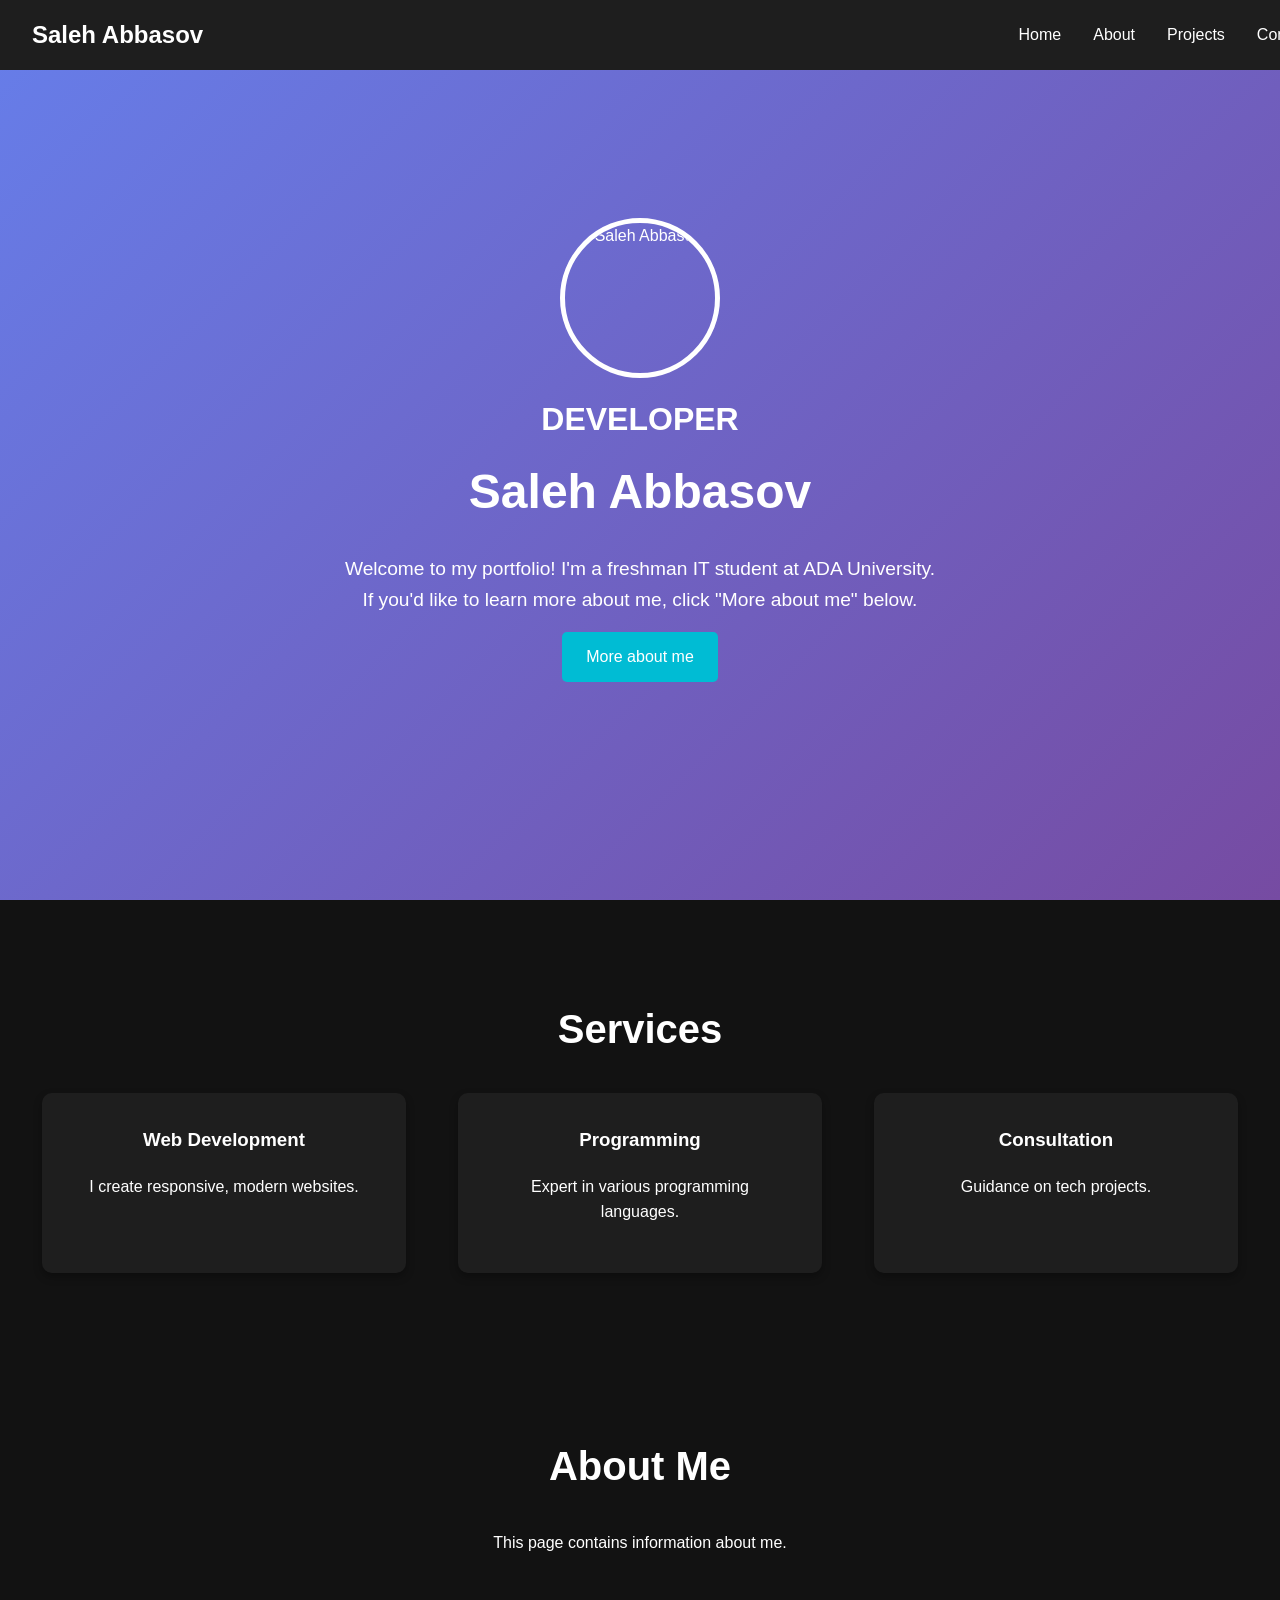
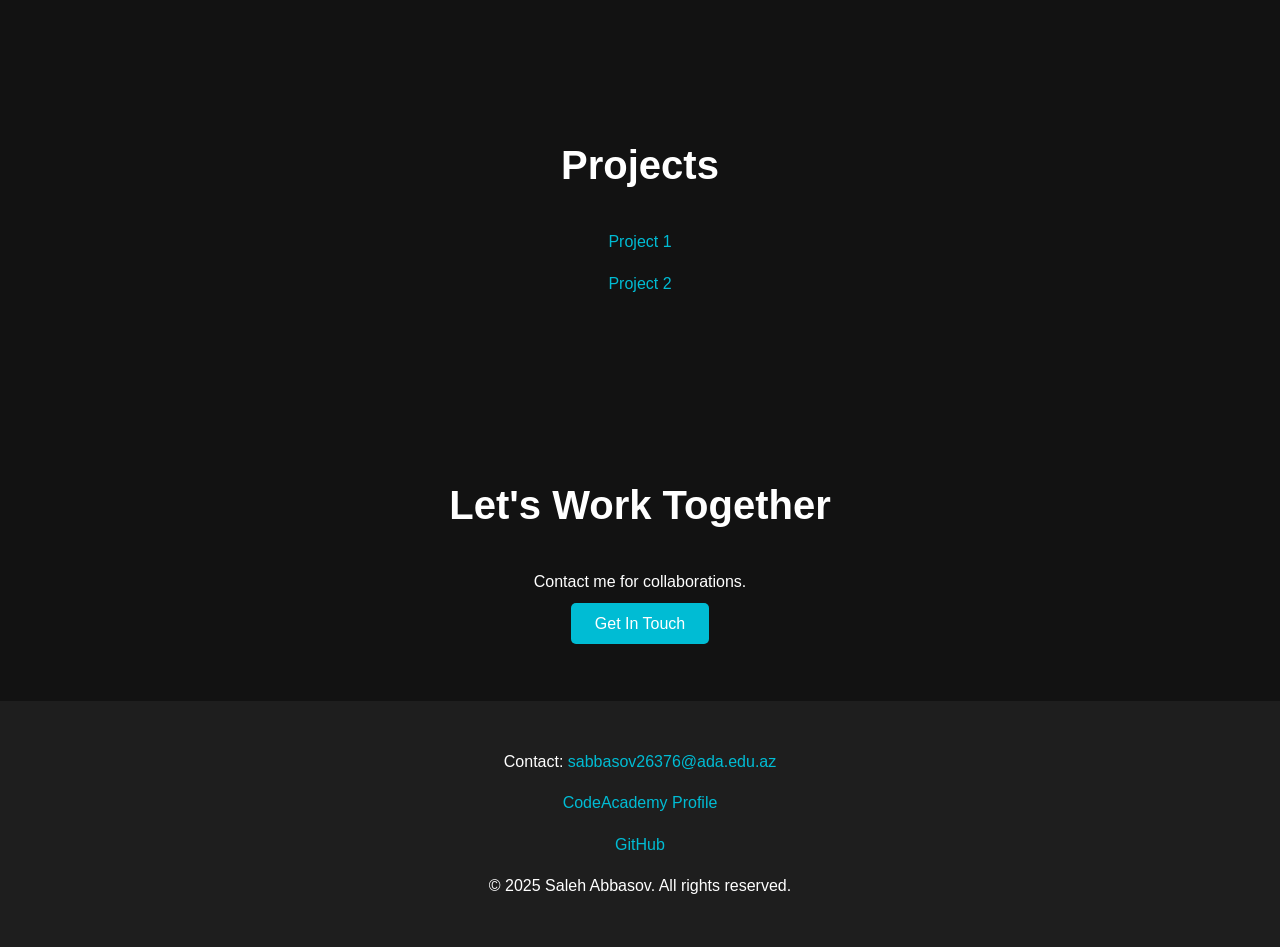
==== index.html @ 7a358e44 "Initial commit of portfolio website" ====
<!DOCTYPE html>
<html lang="en">
<head>
    <meta charset="UTF-8">
    <meta name="viewport" content="width=device-width, initial-scale=1.0">
    <title>Saleh Abbasov - Portfolio</title>
    <link rel="stylesheet" href="style.css">
</head>
<body>
    <header>
        <nav>
            <div class="logo">Saleh Abbasov</div>
            <ul>
                <li><a href="#home">Home</a></li>
                <li><a href="#about">About</a></li>
                <li><a href="#projects">Projects</a></li>
                <li><a href="#contact">Contact</a></li>
            </ul>
        </nav>
    </header>
    <section id="home" class="hero">
        <img src="photo.jpg" alt="Saleh Abbasov" class="hero-photo">
        <h1>DEVELOPER</h1>
        <h2>Saleh Abbasov</h2>
        <p>Welcome to my portfolio! I'm a freshman IT student at ADA University. If you'd like to learn more about me, click "More about me" below.</p>
        <a href="#about" class="btn">More about me</a>
    </section>
    <section id="services" class="services">
        <h2>Services</h2>
        <div class="service-cards">
            <div class="card">
                <h3>Web Development</h3>
                <p>I create responsive, modern websites.</p>
            </div>
            <div class="card">
                <h3>Programming</h3>
                <p>Expert in various programming languages.</p>
            </div>
            <div class="card">
                <h3>Consultation</h3>
                <p>Guidance on tech projects.</p>
            </div>
        </div>
    </section>
    <section id="about" class="about">
        <h2>About Me</h2>
        <p>This page contains information about me.</p>
    </section>
    <section id="projects" class="projects">
        <h2>Projects</h2>
        <ul>
            <li><a href="project1.html">Project 1</a></li>
            <li><a href="project2.html">Project 2</a></li>
        </ul>
    </section>
    <section id="contact" class="contact">
        <h2>Let's Work Together</h2>
        <p>Contact me for collaborations.</p>
        <a href="mailto:sabbasov26376@ada.edu.az" class="btn">Get In Touch</a>
    </section>
    <footer>
        <p>Contact: <a href="mailto:sabbasov26376@ada.edu.az">sabbasov26376@ada.edu.az</a></p>
        <p><a href="https://www.codecademy.com/profiles/system1620893894">CodeAcademy Profile</a></p>
        <p><a href="https://github.com/abbasovsaleh">GitHub</a></p>
        <p>&copy; 2025 Saleh Abbasov. All rights reserved.</p>
    </footer>
    <script src="design.js"></script>
</body>
</html>
---- style.css ----
body {
    font-family: 'Arial', sans-serif;
    margin: 0;
    padding: 0;
    background-color: #121212;
    color: #ffffff;
    line-height: 1.6;
}

header {
    background-color: #1e1e1e;
    padding: 1rem 2rem;
    position: fixed;
    width: 100%;
    top: 0;
    z-index: 100;
}

nav {
    display: flex;
    justify-content: space-between;
    align-items: center;
}

.logo {
    font-size: 1.5rem;
    font-weight: bold;
}

nav ul {
    list-style: none;
    padding: 0;
    margin: 0;
    display: flex;
    gap: 2rem;
}

nav a {
    color: #ffffff;
    text-decoration: none;
    transition: color 0.3s;
}

nav a:hover {
    color: #00bcd4;
}

.hero {
    height: 100vh;
    display: flex;
    flex-direction: column;
    justify-content: center;
    align-items: center;
    text-align: center;
    padding: 0 2rem;
    background: linear-gradient(135deg, #667eea 0%, #764ba2 100%);
}

.hero-photo {
    width: 150px;
    height: 150px;
    border-radius: 50%;
    object-fit: cover;
    margin-bottom: 1rem;
    border: 5px solid #ffffff;
}

.welcome {
    font-size: 1.5rem;
    margin-bottom: 0.5rem;
    font-weight: bold;
}

.hero h1 {
    font-size: 2rem;
    margin: 0;
}

.hero h2 {
    font-size: 3rem;
    margin: 0.5rem 0;
}

.hero p {
    font-size: 1.2rem;
    max-width: 600px;
    margin: 1rem 0;
}

.btn {
    background-color: #00bcd4;
    color: #ffffff;
    padding: 0.75rem 1.5rem;
    text-decoration: none;
    border-radius: 5px;
    transition: background-color 0.3s;
}

.btn:hover {
    background-color: #0097a7;
}

.services, .about, .projects, .contact {
    padding: 4rem 2rem;
    text-align: center;
}

.services h2, .about h2, .projects h2, .contact h2 {
    font-size: 2.5rem;
    margin-bottom: 2rem;
}

.service-cards {
    display: flex;
    justify-content: space-around;
    flex-wrap: wrap;
    gap: 2rem;
}

.card {
    background-color: #1e1e1e;
    padding: 2rem;
    border-radius: 10px;
    width: 300px;
    box-shadow: 0 4px 8px rgba(0,0,0,0.3);
}

.card h3 {
    margin-top: 0;
}

.projects ul {
    list-style: none;
    padding: 0;
}

.projects li {
    margin: 1rem 0;
}

.projects a {
    color: #00bcd4;
    text-decoration: none;
}

.projects a:hover {
    text-decoration: underline;
}

footer {
    background-color: #1e1e1e;
    padding: 2rem;
    text-align: center;
}

footer a {
    color: #00bcd4;
    text-decoration: none;
}

footer a:hover {
    text-decoration: underline;
}
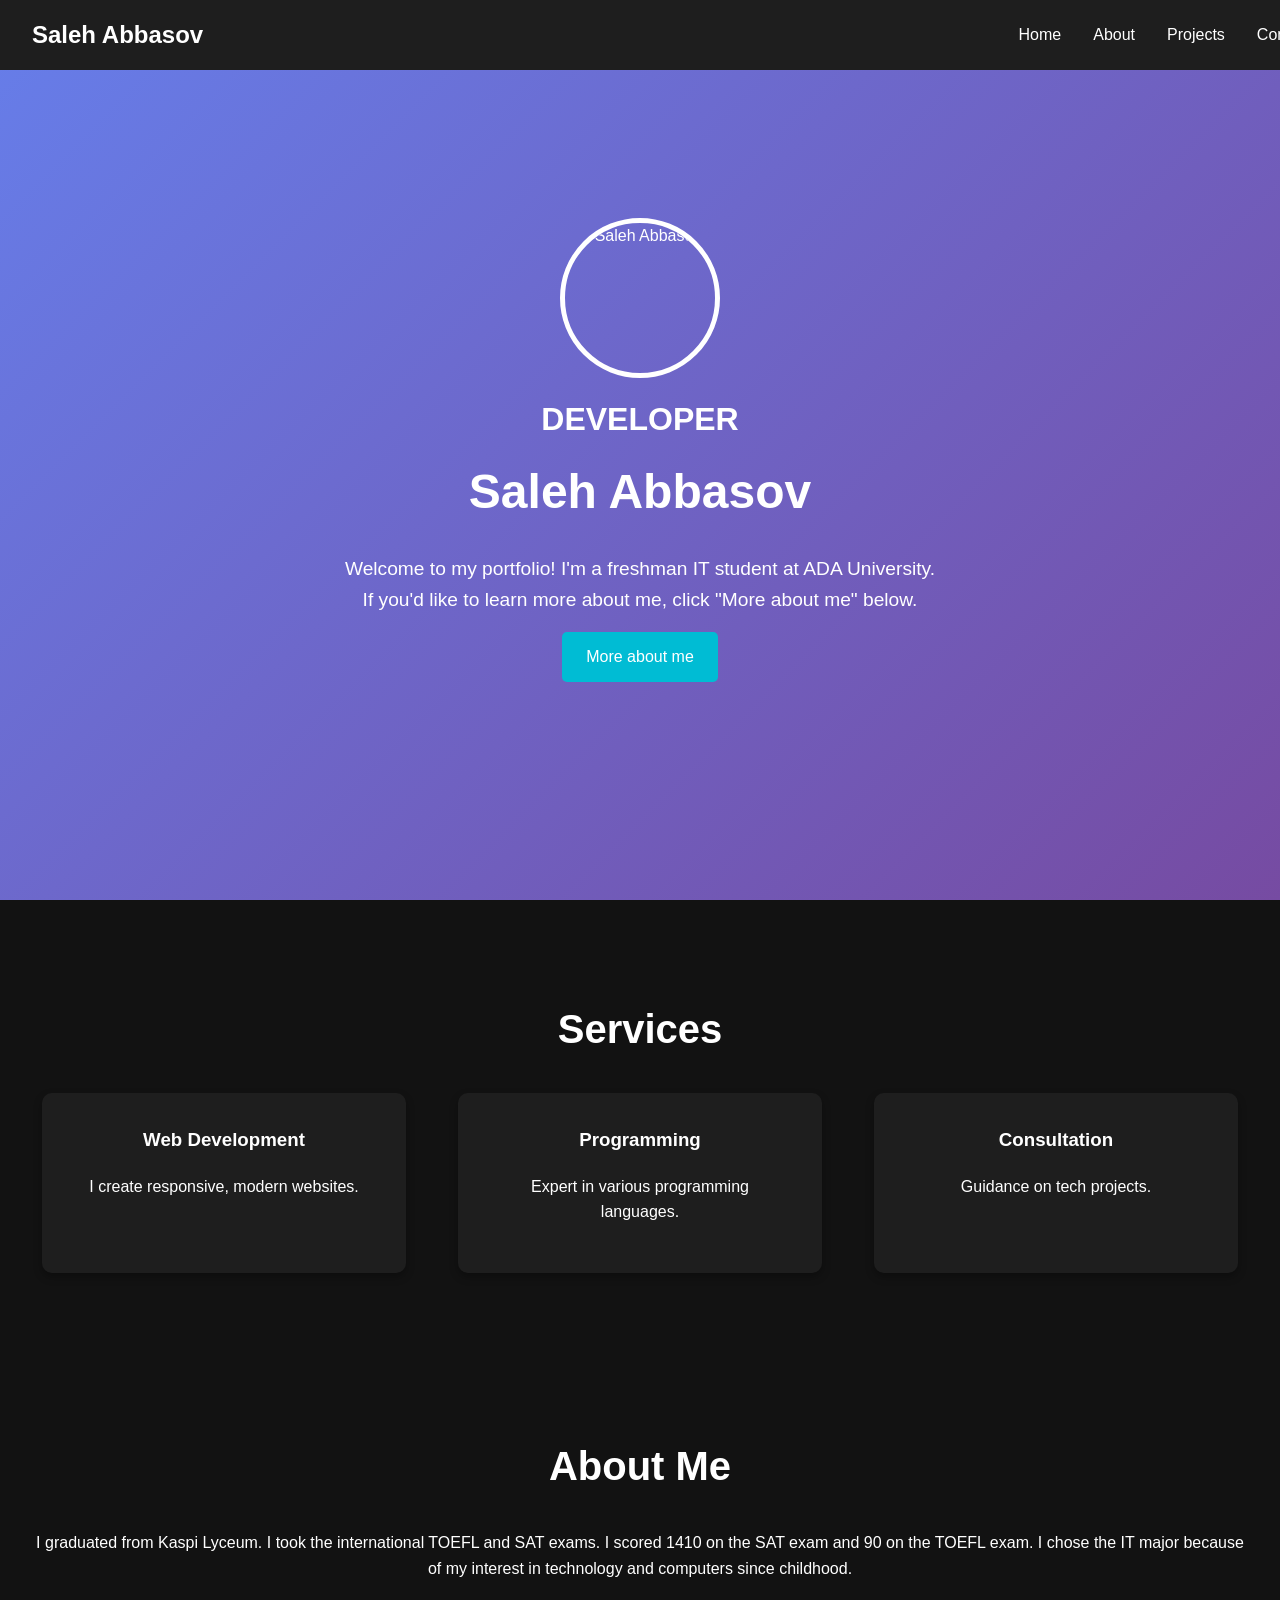
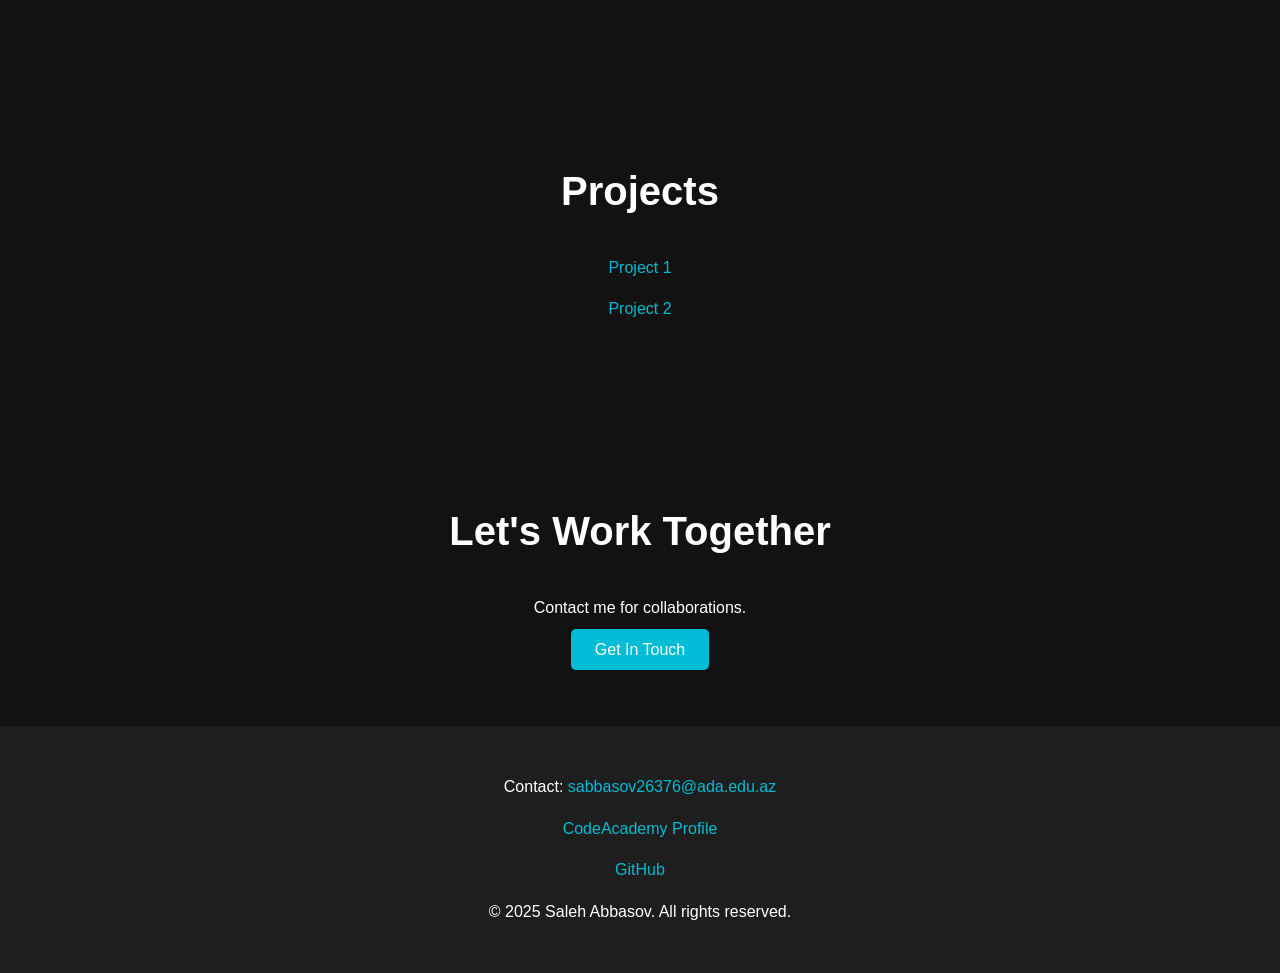
==== commit 29b0d135: "Updated About Me section with background information" ====
--- a/index.html
+++ b/index.html
@@ -44,7 +44,7 @@
     </section>
     <section id="about" class="about">
         <h2>About Me</h2>
-        <p>This page contains information about me.</p>
+        <p>I graduated from Kaspi Lyceum. I took the international TOEFL and SAT exams. I scored 1410 on the SAT exam and 90 on the TOEFL exam. I chose the IT major because of my interest in technology and computers since childhood.</p>
     </section>
     <section id="projects" class="projects">
         <h2>Projects</h2>
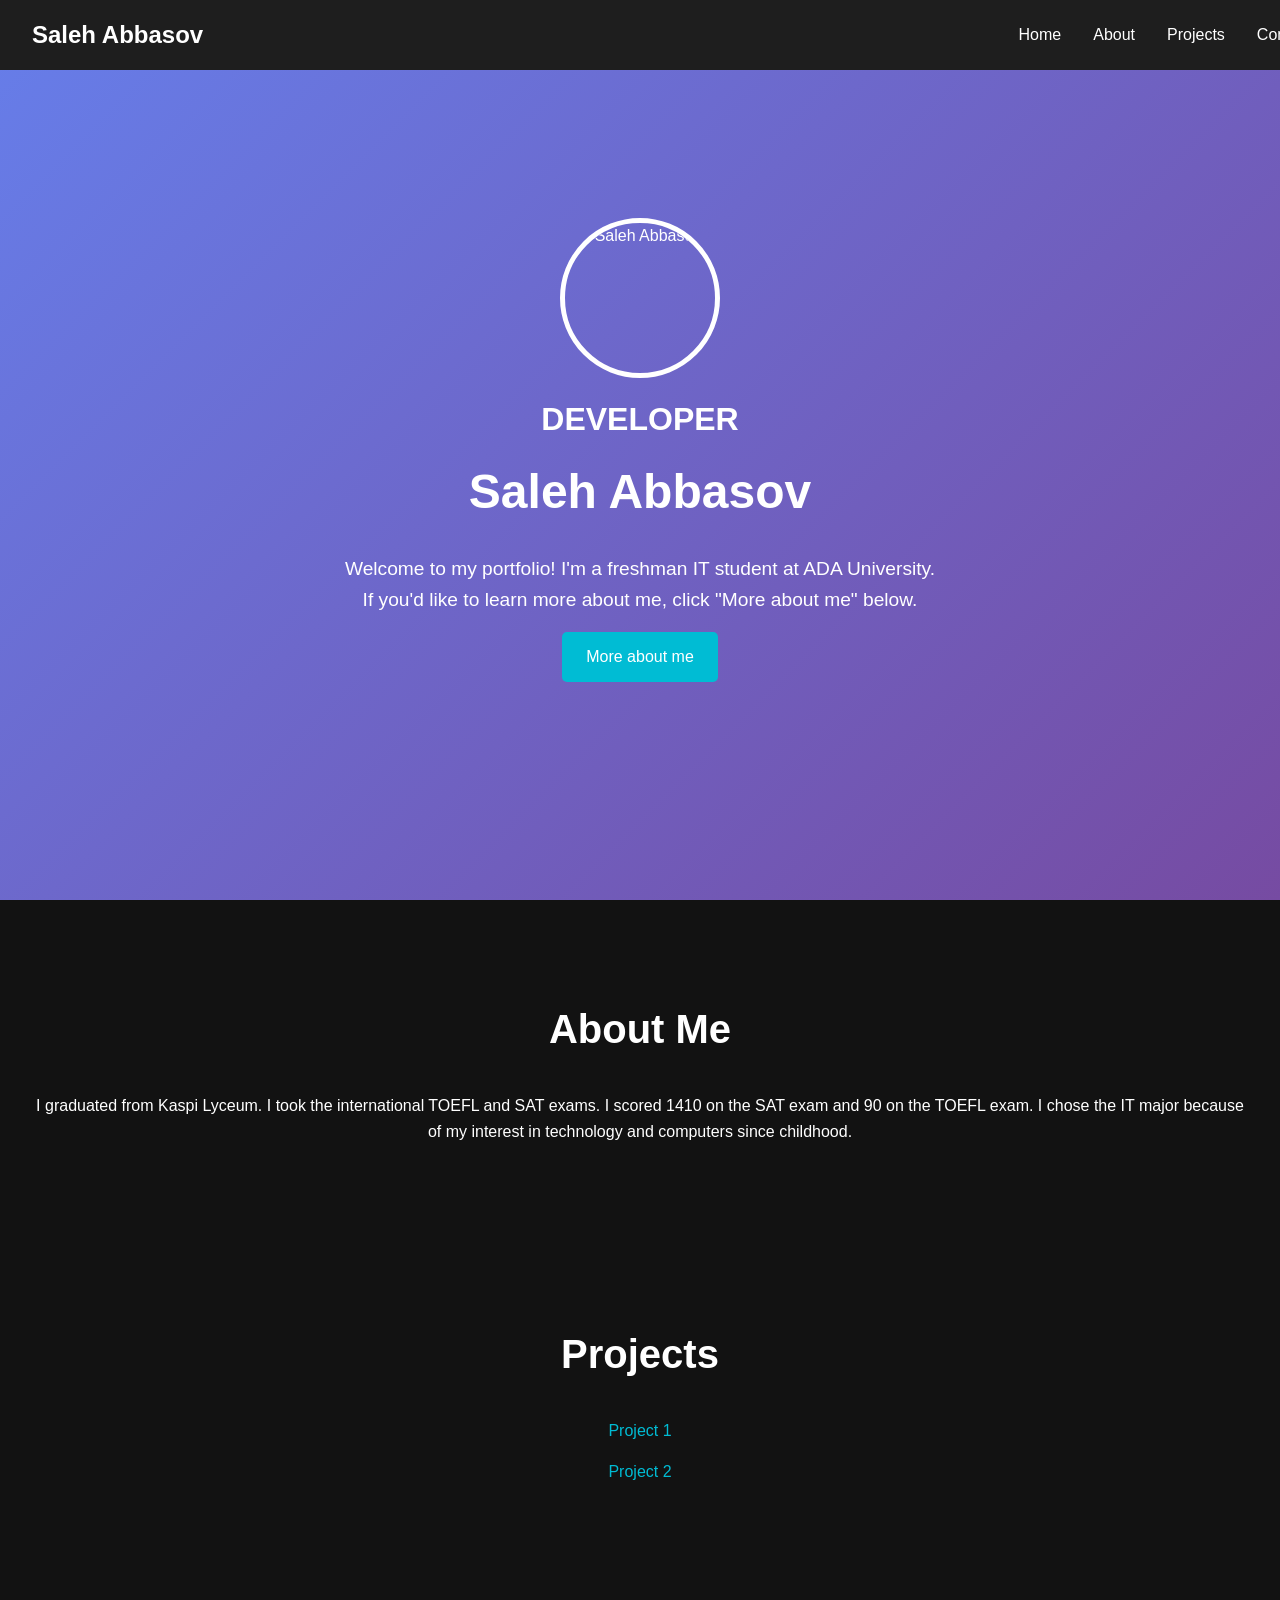
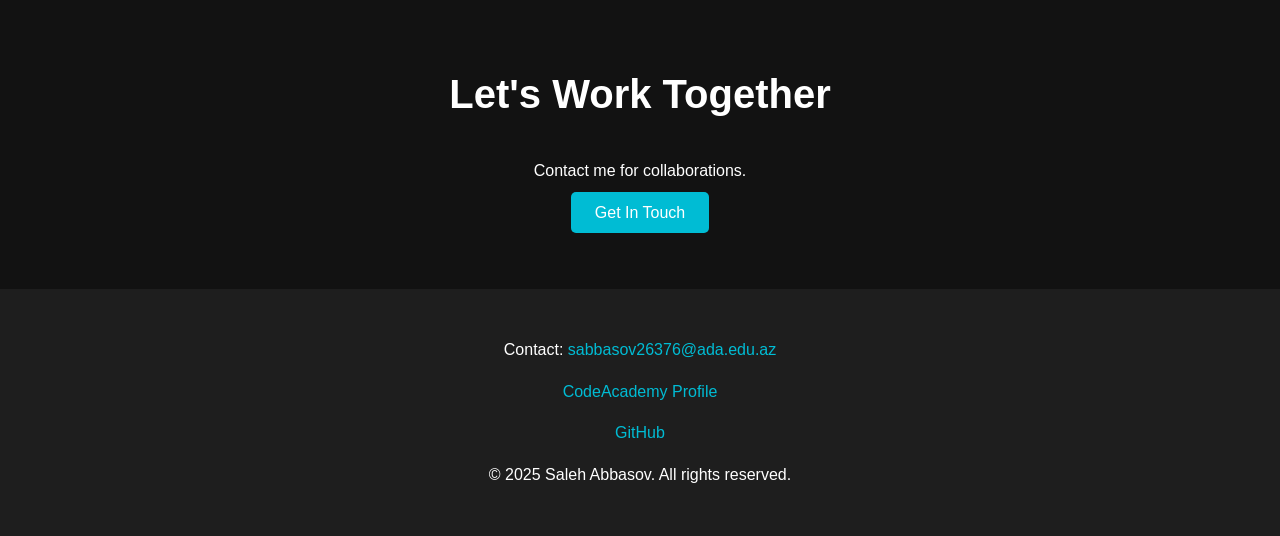
==== commit 5f78dd6f: "Removed Services section from home page" ====
--- a/index.html
+++ b/index.html
@@ -25,23 +25,6 @@
         <p>Welcome to my portfolio! I'm a freshman IT student at ADA University. If you'd like to learn more about me, click "More about me" below.</p>
         <a href="#about" class="btn">More about me</a>
     </section>
-    <section id="services" class="services">
-        <h2>Services</h2>
-        <div class="service-cards">
-            <div class="card">
-                <h3>Web Development</h3>
-                <p>I create responsive, modern websites.</p>
-            </div>
-            <div class="card">
-                <h3>Programming</h3>
-                <p>Expert in various programming languages.</p>
-            </div>
-            <div class="card">
-                <h3>Consultation</h3>
-                <p>Guidance on tech projects.</p>
-            </div>
-        </div>
-    </section>
     <section id="about" class="about">
         <h2>About Me</h2>
         <p>I graduated from Kaspi Lyceum. I took the international TOEFL and SAT exams. I scored 1410 on the SAT exam and 90 on the TOEFL exam. I chose the IT major because of my interest in technology and computers since childhood.</p>
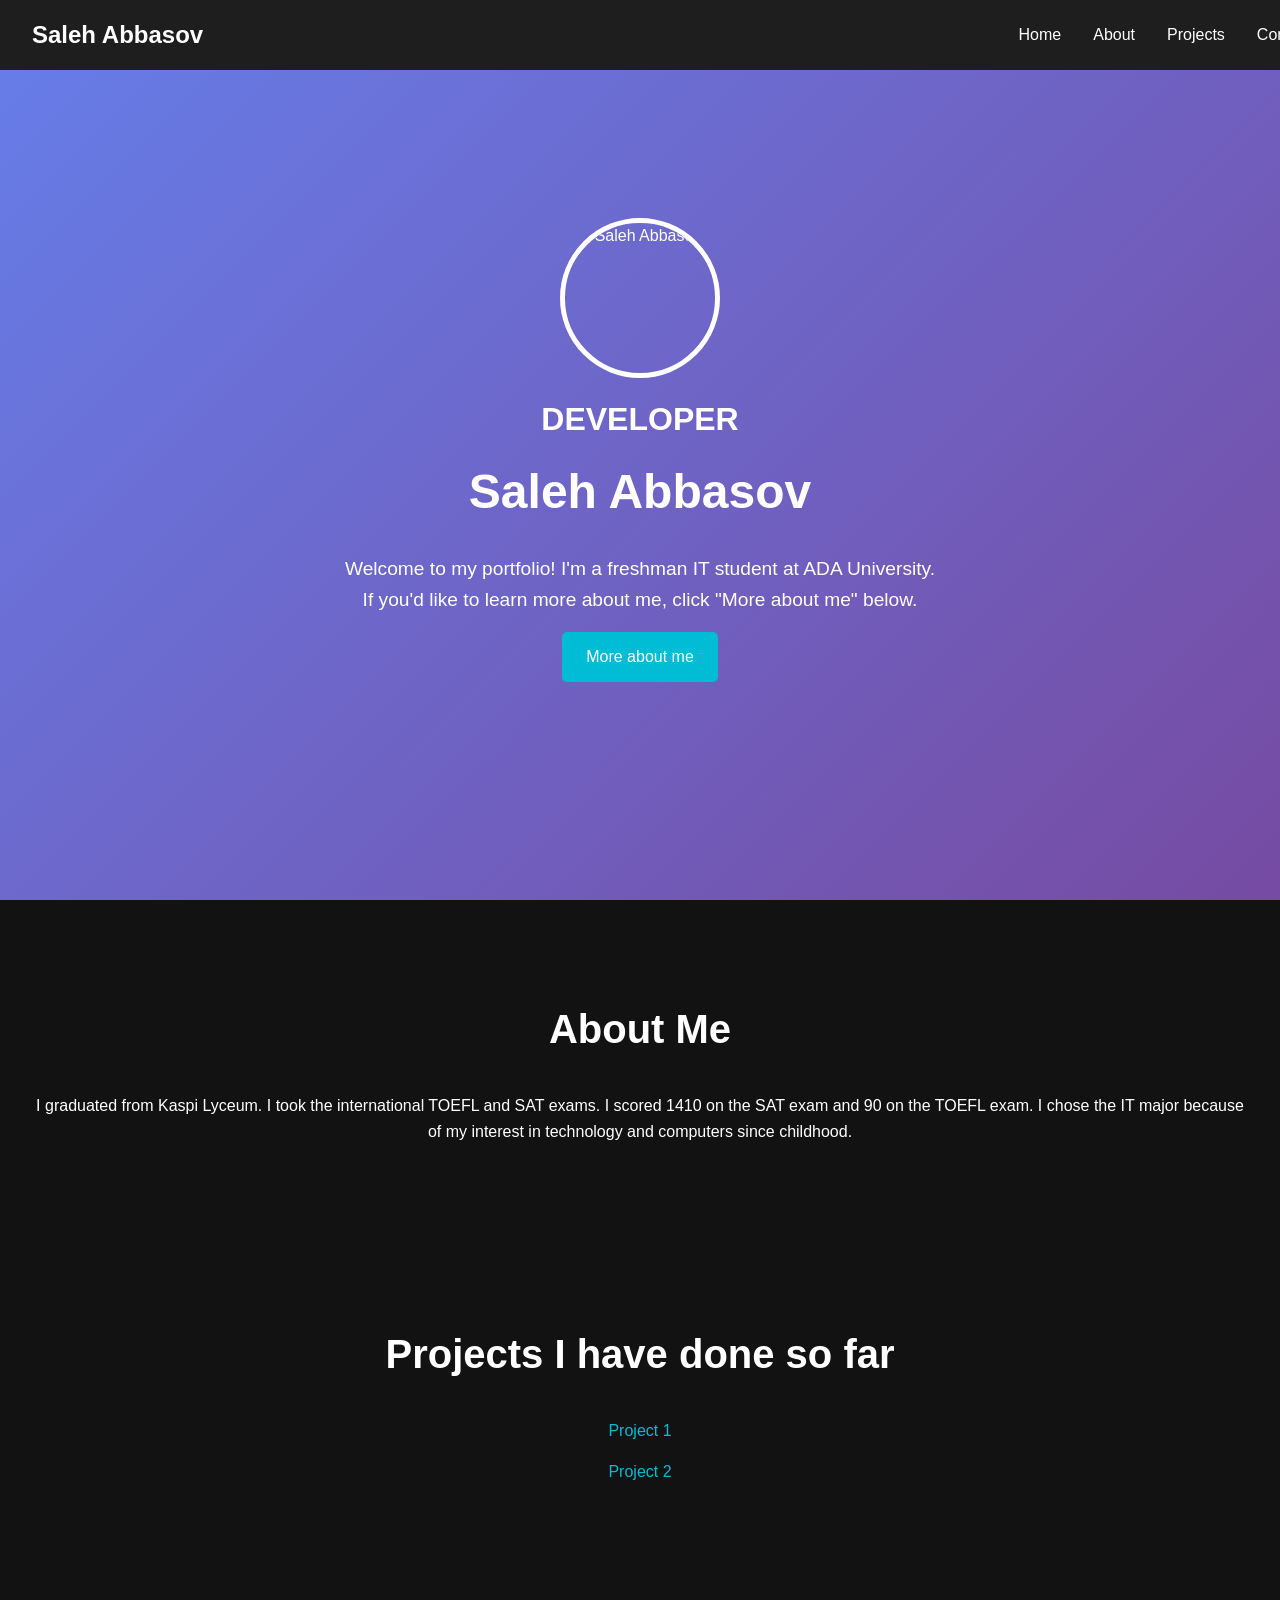
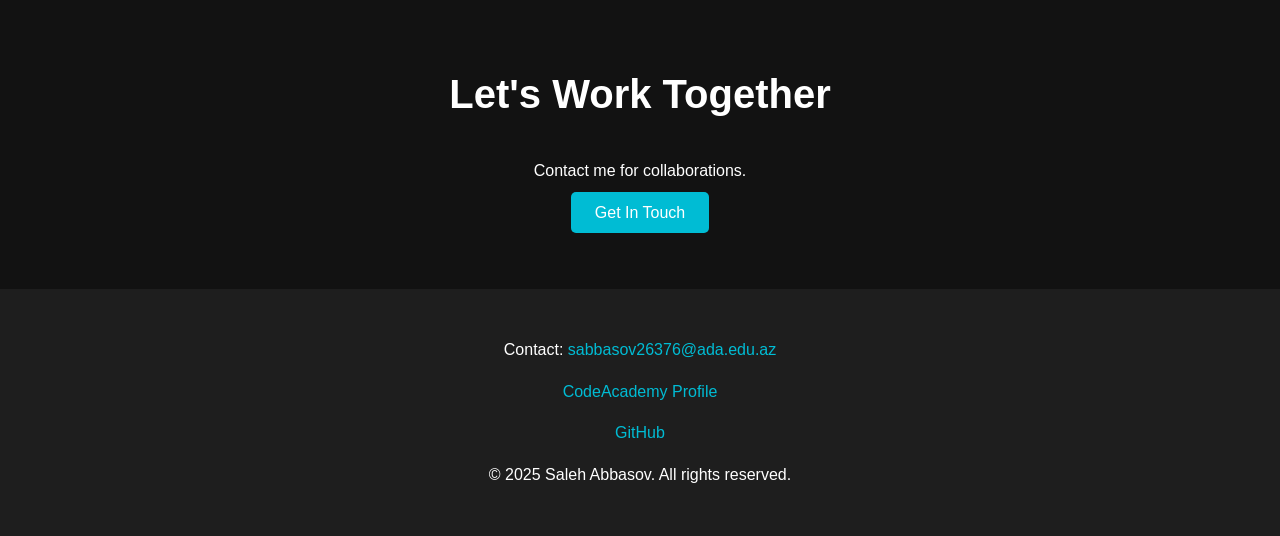
==== commit 103e819d: "Updated project titles to 'Projects I have done so far'" ====
--- a/index.html
+++ b/index.html
@@ -30,7 +30,7 @@
         <p>I graduated from Kaspi Lyceum. I took the international TOEFL and SAT exams. I scored 1410 on the SAT exam and 90 on the TOEFL exam. I chose the IT major because of my interest in technology and computers since childhood.</p>
     </section>
     <section id="projects" class="projects">
-        <h2>Projects</h2>
+        <h2>Projects I have done so far</h2>
         <ul>
             <li><a href="project1.html">Project 1</a></li>
             <li><a href="project2.html">Project 2</a></li>
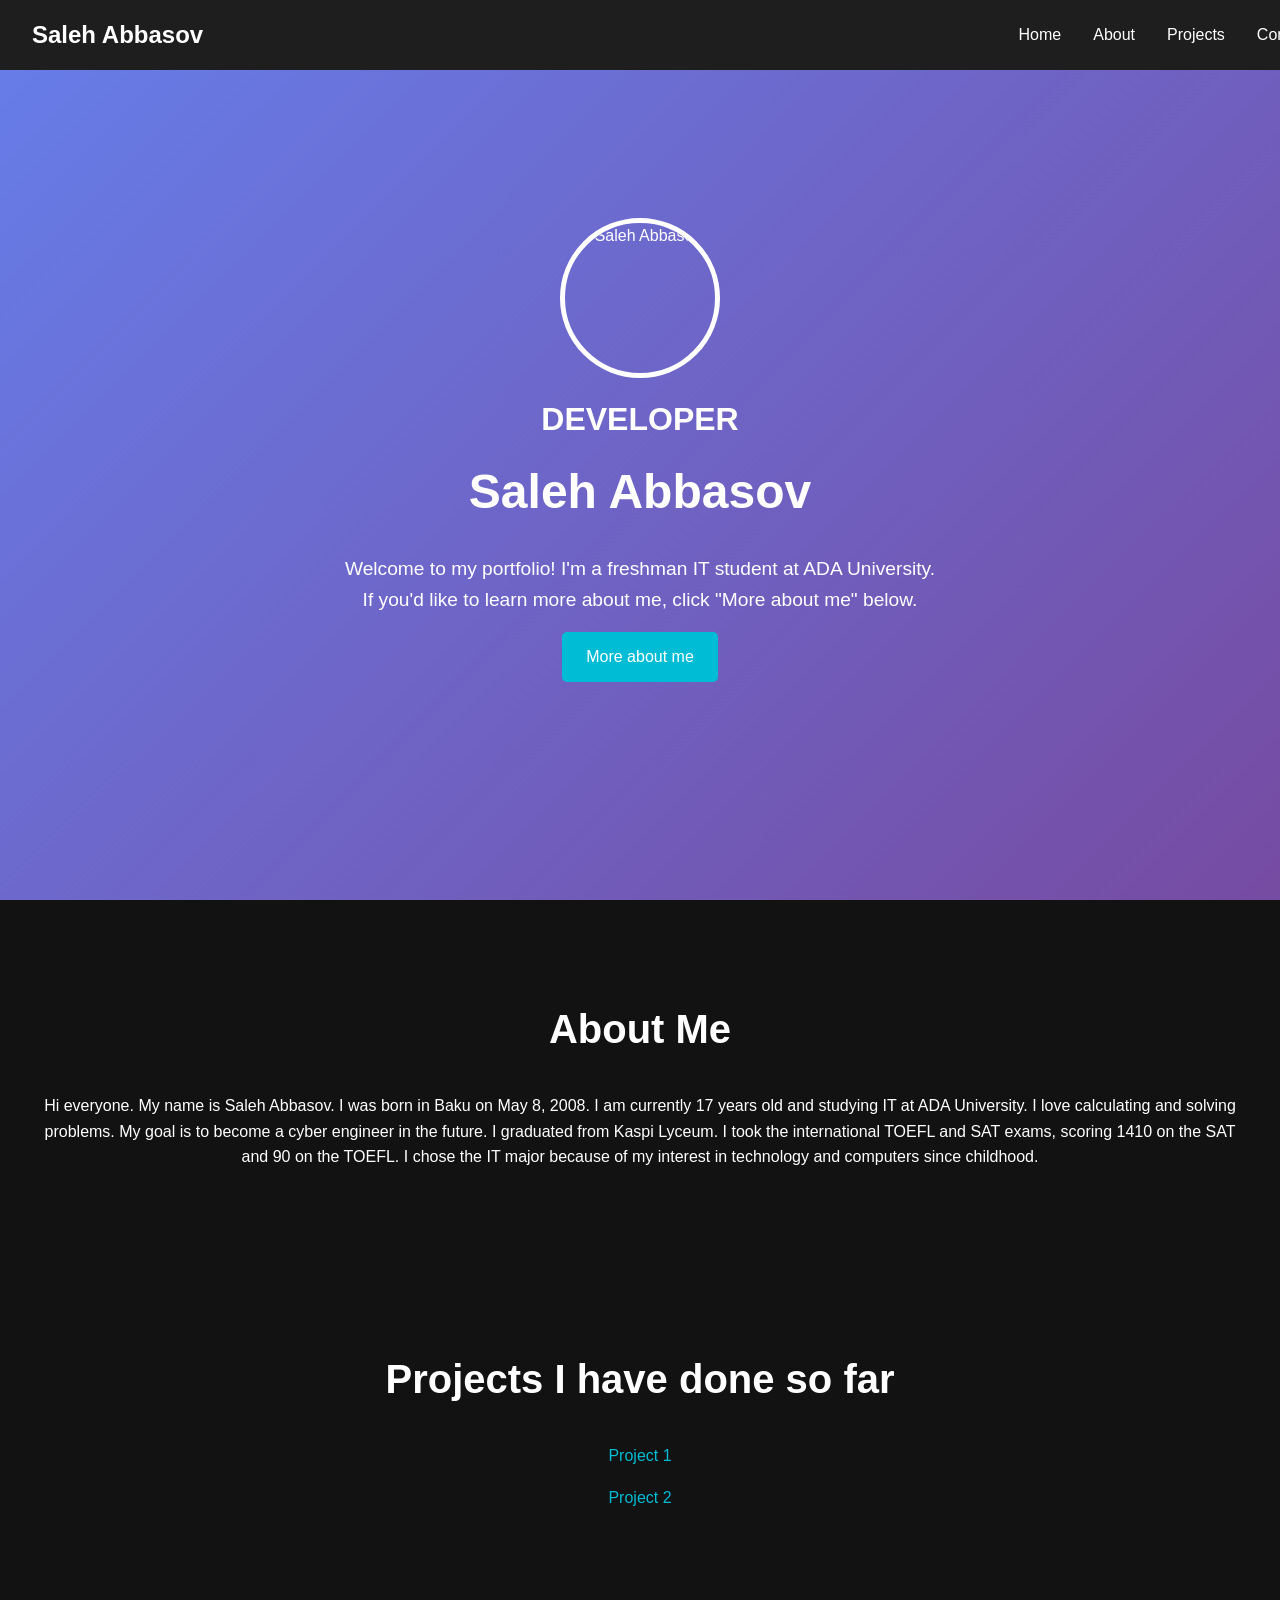
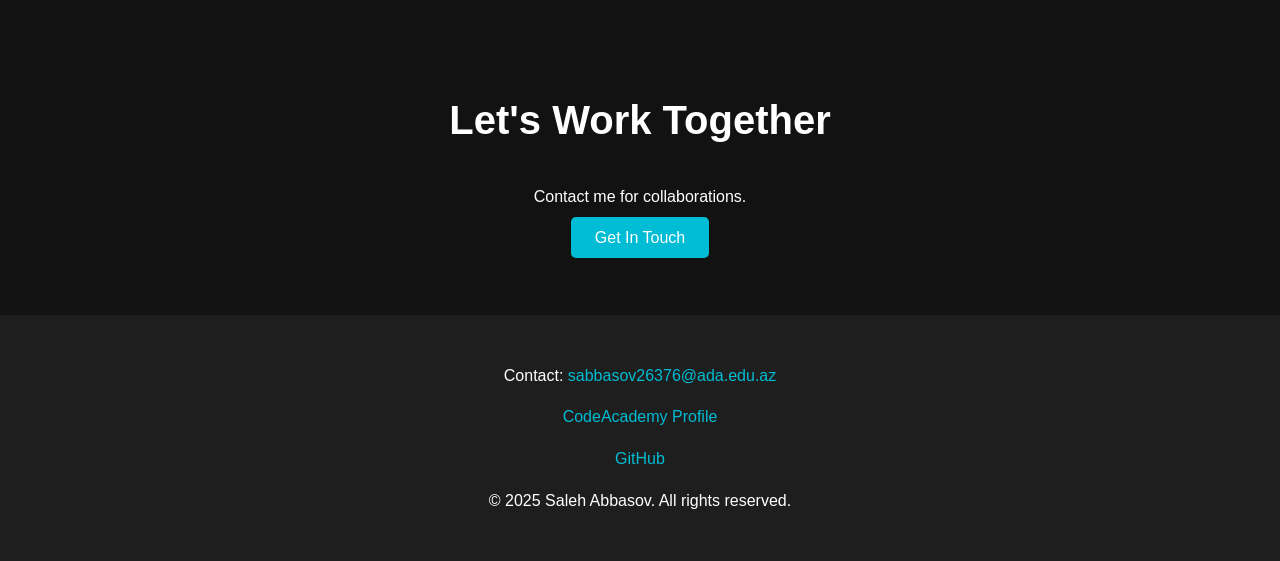
==== commit b7f63bd9: "Updated About Me section with full bio" ====
--- a/index.html
+++ b/index.html
@@ -27,7 +27,7 @@
     </section>
     <section id="about" class="about">
         <h2>About Me</h2>
-        <p>I graduated from Kaspi Lyceum. I took the international TOEFL and SAT exams. I scored 1410 on the SAT exam and 90 on the TOEFL exam. I chose the IT major because of my interest in technology and computers since childhood.</p>
+        <p>Hi everyone. My name is Saleh Abbasov. I was born in Baku on May 8, 2008. I am currently 17 years old and studying IT at ADA University. I love calculating and solving problems. My goal is to become a cyber engineer in the future. I graduated from Kaspi Lyceum. I took the international TOEFL and SAT exams, scoring 1410 on the SAT and 90 on the TOEFL. I chose the IT major because of my interest in technology and computers since childhood.</p>
     </section>
     <section id="projects" class="projects">
         <h2>Projects I have done so far</h2>
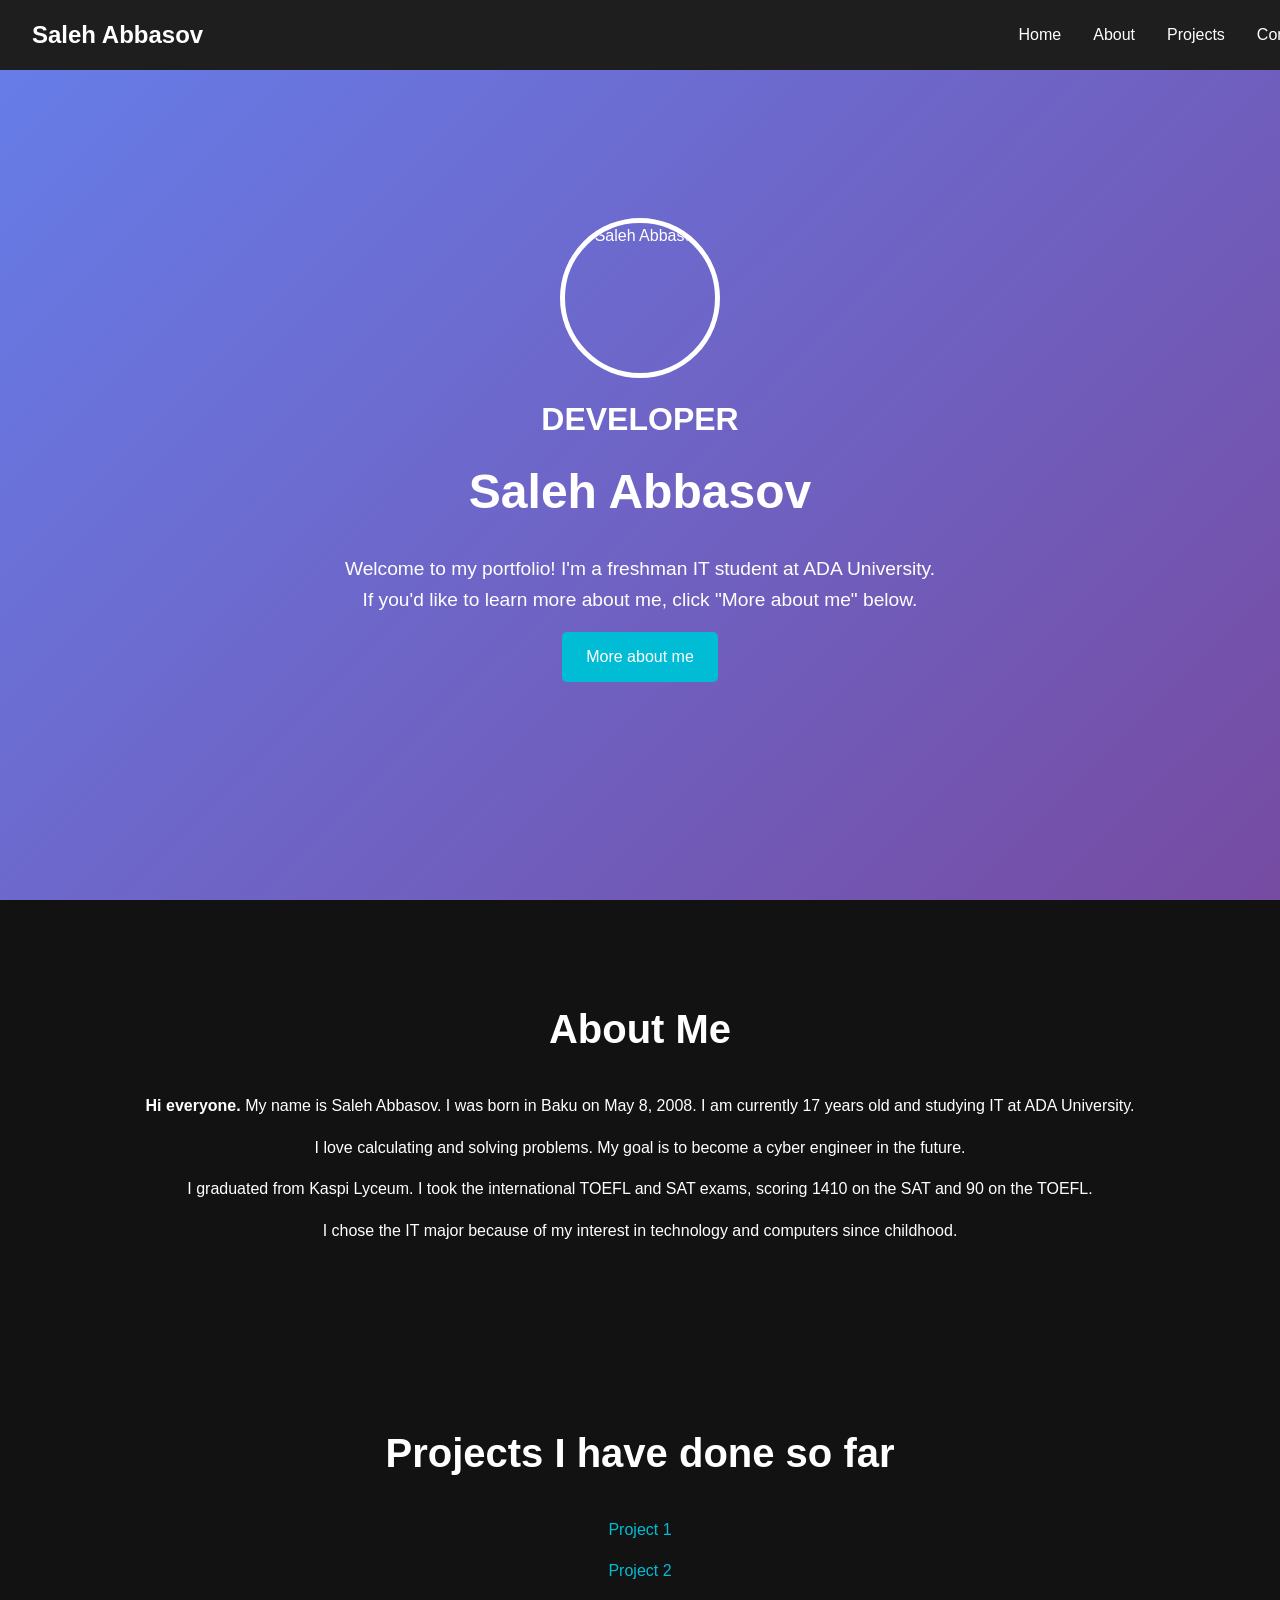
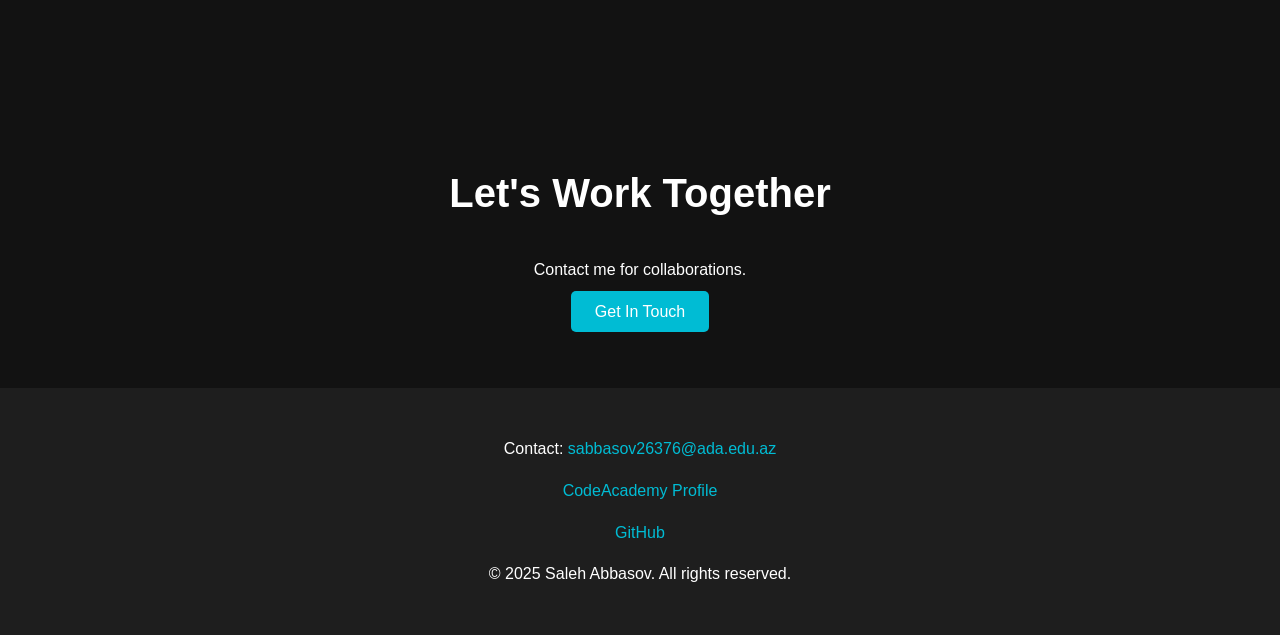
==== commit 6234314b: "Formatted About Me text into multiple paragraphs for better design" ====
--- a/index.html
+++ b/index.html
@@ -27,7 +27,10 @@
     </section>
     <section id="about" class="about">
         <h2>About Me</h2>
-        <p>Hi everyone. My name is Saleh Abbasov. I was born in Baku on May 8, 2008. I am currently 17 years old and studying IT at ADA University. I love calculating and solving problems. My goal is to become a cyber engineer in the future. I graduated from Kaspi Lyceum. I took the international TOEFL and SAT exams, scoring 1410 on the SAT and 90 on the TOEFL. I chose the IT major because of my interest in technology and computers since childhood.</p>
+        <p><strong>Hi everyone.</strong> My name is Saleh Abbasov. I was born in Baku on May 8, 2008. I am currently 17 years old and studying IT at ADA University.</p>
+        <p>I love calculating and solving problems. My goal is to become a cyber engineer in the future.</p>
+        <p>I graduated from Kaspi Lyceum. I took the international TOEFL and SAT exams, scoring 1410 on the SAT and 90 on the TOEFL.</p>
+        <p>I chose the IT major because of my interest in technology and computers since childhood.</p>
     </section>
     <section id="projects" class="projects">
         <h2>Projects I have done so far</h2>
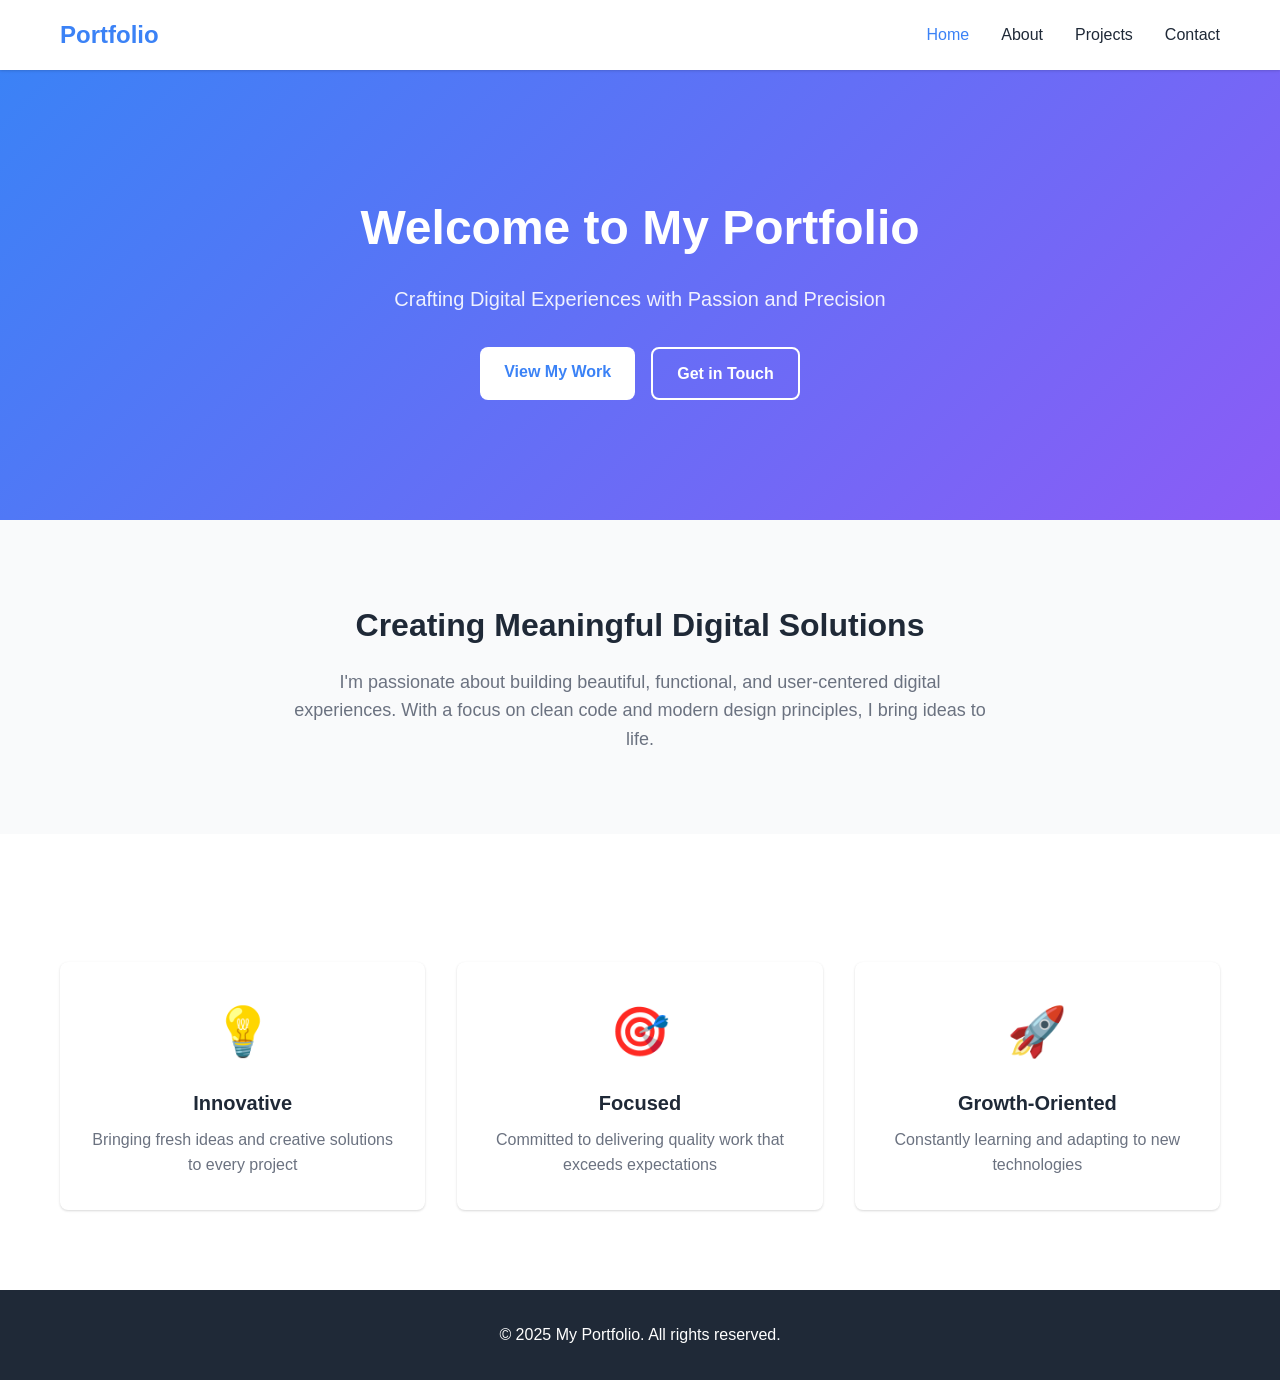
==== commit bc355d6b: "Create complete portfolio website with GitHub Pages deployment Co-authored-by: abbasovsaleh <2439378" ====
--- a/index.html
+++ b/index.html
@@ -3,53 +3,84 @@
 <head>
     <meta charset="UTF-8">
     <meta name="viewport" content="width=device-width, initial-scale=1.0">
-    <title>Saleh Abbasov - Portfolio</title>
-    <link rel="stylesheet" href="style.css">
+    <meta name="description" content="Personal Portfolio - Showcasing my work and skills">
+    <title>Home - My Portfolio</title>
+    <link rel="stylesheet" href="styles.css">
 </head>
 <body>
-    <header>
-        <nav>
-            <div class="logo">Saleh Abbasov</div>
-            <ul>
-                <li><a href="#home">Home</a></li>
-                <li><a href="#about">About</a></li>
-                <li><a href="#projects">Projects</a></li>
-                <li><a href="#contact">Contact</a></li>
+    <nav class="navbar">
+        <div class="nav-container">
+            <a href="index.html" class="nav-logo">Portfolio</a>
+            <ul class="nav-menu">
+                <li class="nav-item">
+                    <a href="index.html" class="nav-link active">Home</a>
+                </li>
+                <li class="nav-item">
+                    <a href="about.html" class="nav-link">About</a>
+                </li>
+                <li class="nav-item">
+                    <a href="projects.html" class="nav-link">Projects</a>
+                </li>
+                <li class="nav-item">
+                    <a href="contact.html" class="nav-link">Contact</a>
+                </li>
             </ul>
-        </nav>
-    </header>
-    <section id="home" class="hero">
-        <img src="photo.jpg" alt="Saleh Abbasov" class="hero-photo">
-        <h1>DEVELOPER</h1>
-        <h2>Saleh Abbasov</h2>
-        <p>Welcome to my portfolio! I'm a freshman IT student at ADA University. If you'd like to learn more about me, click "More about me" below.</p>
-        <a href="#about" class="btn">More about me</a>
-    </section>
-    <section id="about" class="about">
-        <h2>About Me</h2>
-        <p><strong>Hi everyone.</strong> My name is Saleh Abbasov. I was born in Baku on May 8, 2008. I am currently 17 years old and studying IT at ADA University.</p>
-        <p>I love calculating and solving problems. My goal is to become a cyber engineer in the future.</p>
-        <p>I graduated from Kaspi Lyceum. I took the international TOEFL and SAT exams, scoring 1410 on the SAT and 90 on the TOEFL.</p>
-        <p>I chose the IT major because of my interest in technology and computers since childhood.</p>
-    </section>
-    <section id="projects" class="projects">
-        <h2>Projects I have done so far</h2>
-        <ul>
-            <li><a href="project1.html">Project 1</a></li>
-            <li><a href="project2.html">Project 2</a></li>
-        </ul>
-    </section>
-    <section id="contact" class="contact">
-        <h2>Let's Work Together</h2>
-        <p>Contact me for collaborations.</p>
-        <a href="mailto:sabbasov26376@ada.edu.az" class="btn">Get In Touch</a>
-    </section>
-    <footer>
-        <p>Contact: <a href="mailto:sabbasov26376@ada.edu.az">sabbasov26376@ada.edu.az</a></p>
-        <p><a href="https://www.codecademy.com/profiles/system1620893894">CodeAcademy Profile</a></p>
-        <p><a href="https://github.com/abbasovsaleh">GitHub</a></p>
-        <p>&copy; 2025 Saleh Abbasov. All rights reserved.</p>
+            <div class="hamburger">
+                <span class="bar"></span>
+                <span class="bar"></span>
+                <span class="bar"></span>
+            </div>
+        </div>
+    </nav>
+
+    <main>
+        <section class="hero">
+            <div class="hero-content">
+                <h1 class="hero-title">Welcome to My Portfolio</h1>
+                <p class="hero-subtitle">Crafting Digital Experiences with Passion and Precision</p>
+                <div class="hero-buttons">
+                    <a href="projects.html" class="btn btn-primary">View My Work</a>
+                    <a href="contact.html" class="btn btn-secondary">Get in Touch</a>
+                </div>
+            </div>
+        </section>
+
+        <section class="intro">
+            <div class="container">
+                <h2>Creating Meaningful Digital Solutions</h2>
+                <p>I'm passionate about building beautiful, functional, and user-centered digital experiences. With a focus on clean code and modern design principles, I bring ideas to life.</p>
+            </div>
+        </section>
+
+        <section class="highlights">
+            <div class="container">
+                <div class="highlight-grid">
+                    <div class="highlight-card">
+                        <div class="highlight-icon">💡</div>
+                        <h3>Innovative</h3>
+                        <p>Bringing fresh ideas and creative solutions to every project</p>
+                    </div>
+                    <div class="highlight-card">
+                        <div class="highlight-icon">🎯</div>
+                        <h3>Focused</h3>
+                        <p>Committed to delivering quality work that exceeds expectations</p>
+                    </div>
+                    <div class="highlight-card">
+                        <div class="highlight-icon">🚀</div>
+                        <h3>Growth-Oriented</h3>
+                        <p>Constantly learning and adapting to new technologies</p>
+                    </div>
+                </div>
+            </div>
+        </section>
+    </main>
+
+    <footer class="footer">
+        <div class="container">
+            <p>&copy; 2025 My Portfolio. All rights reserved.</p>
+        </div>
     </footer>
-    <script src="design.js"></script>
+
+    <script src="script.js"></script>
 </body>
 </html>
--- a/styles.css
+++ b/styles.css
@@ -0,0 +1,596 @@
+/* Global Styles */
+* {
+    margin: 0;
+    padding: 0;
+    box-sizing: border-box;
+}
+
+:root {
+    --primary-color: #3b82f6;
+    --secondary-color: #8b5cf6;
+    --text-color: #1f2937;
+    --text-light: #6b7280;
+    --bg-color: #ffffff;
+    --bg-light: #f9fafb;
+    --border-color: #e5e7eb;
+    --shadow: 0 1px 3px 0 rgba(0, 0, 0, 0.1), 0 1px 2px 0 rgba(0, 0, 0, 0.06);
+    --shadow-lg: 0 10px 15px -3px rgba(0, 0, 0, 0.1), 0 4px 6px -2px rgba(0, 0, 0, 0.05);
+}
+
+body {
+    font-family: -apple-system, BlinkMacSystemFont, 'Segoe UI', Roboto, 'Helvetica Neue', Arial, sans-serif;
+    line-height: 1.6;
+    color: var(--text-color);
+    background-color: var(--bg-color);
+}
+
+.container {
+    max-width: 1200px;
+    margin: 0 auto;
+    padding: 0 20px;
+}
+
+/* Navigation */
+.navbar {
+    background-color: var(--bg-color);
+    box-shadow: var(--shadow);
+    position: sticky;
+    top: 0;
+    z-index: 1000;
+}
+
+.nav-container {
+    max-width: 1200px;
+    margin: 0 auto;
+    padding: 0 20px;
+    display: flex;
+    justify-content: space-between;
+    align-items: center;
+    height: 70px;
+}
+
+.nav-logo {
+    font-size: 1.5rem;
+    font-weight: 700;
+    color: var(--primary-color);
+    text-decoration: none;
+}
+
+.nav-menu {
+    display: flex;
+    list-style: none;
+    gap: 2rem;
+}
+
+.nav-link {
+    color: var(--text-color);
+    text-decoration: none;
+    font-weight: 500;
+    transition: color 0.3s;
+    padding: 0.5rem 0;
+}
+
+.nav-link:hover,
+.nav-link.active {
+    color: var(--primary-color);
+}
+
+.hamburger {
+    display: none;
+    flex-direction: column;
+    cursor: pointer;
+}
+
+.bar {
+    width: 25px;
+    height: 3px;
+    background-color: var(--text-color);
+    margin: 3px 0;
+    transition: 0.3s;
+}
+
+/* Hero Section */
+.hero {
+    background: linear-gradient(135deg, var(--primary-color) 0%, var(--secondary-color) 100%);
+    color: white;
+    padding: 120px 20px;
+    text-align: center;
+}
+
+.hero-content {
+    max-width: 800px;
+    margin: 0 auto;
+}
+
+.hero-title {
+    font-size: 3rem;
+    font-weight: 700;
+    margin-bottom: 1rem;
+}
+
+.hero-subtitle {
+    font-size: 1.25rem;
+    margin-bottom: 2rem;
+    opacity: 0.9;
+}
+
+.hero-buttons {
+    display: flex;
+    gap: 1rem;
+    justify-content: center;
+    flex-wrap: wrap;
+}
+
+/* Buttons */
+.btn {
+    display: inline-block;
+    padding: 0.75rem 1.5rem;
+    border-radius: 0.5rem;
+    text-decoration: none;
+    font-weight: 600;
+    transition: all 0.3s;
+    border: none;
+    cursor: pointer;
+}
+
+.btn-primary {
+    background-color: white;
+    color: var(--primary-color);
+}
+
+.btn-primary:hover {
+    transform: translateY(-2px);
+    box-shadow: var(--shadow-lg);
+}
+
+.btn-secondary {
+    background-color: transparent;
+    color: white;
+    border: 2px solid white;
+}
+
+.btn-secondary:hover {
+    background-color: white;
+    color: var(--primary-color);
+}
+
+.btn-small {
+    padding: 0.5rem 1rem;
+    font-size: 0.875rem;
+}
+
+.btn-block {
+    width: 100%;
+}
+
+/* Sections */
+.intro,
+.highlights,
+.about-content,
+.skills,
+.projects-content,
+.contact-content {
+    padding: 80px 20px;
+}
+
+.intro {
+    background-color: var(--bg-light);
+    text-align: center;
+}
+
+.intro h2 {
+    font-size: 2rem;
+    margin-bottom: 1rem;
+    color: var(--text-color);
+}
+
+.intro p {
+    font-size: 1.125rem;
+    color: var(--text-light);
+    max-width: 700px;
+    margin: 0 auto;
+}
+
+/* Highlights */
+.highlight-grid {
+    display: grid;
+    grid-template-columns: repeat(auto-fit, minmax(250px, 1fr));
+    gap: 2rem;
+    margin-top: 3rem;
+}
+
+.highlight-card {
+    background-color: white;
+    padding: 2rem;
+    border-radius: 0.5rem;
+    box-shadow: var(--shadow);
+    text-align: center;
+    transition: transform 0.3s;
+}
+
+.highlight-card:hover {
+    transform: translateY(-5px);
+    box-shadow: var(--shadow-lg);
+}
+
+.highlight-icon {
+    font-size: 3rem;
+    margin-bottom: 1rem;
+}
+
+.highlight-card h3 {
+    font-size: 1.25rem;
+    margin-bottom: 0.5rem;
+    color: var(--text-color);
+}
+
+.highlight-card p {
+    color: var(--text-light);
+}
+
+/* Page Header */
+.page-header {
+    background: linear-gradient(135deg, var(--primary-color) 0%, var(--secondary-color) 100%);
+    color: white;
+    padding: 80px 20px 60px;
+    text-align: center;
+}
+
+.page-header h1 {
+    font-size: 2.5rem;
+    margin-bottom: 1rem;
+}
+
+.page-header p {
+    font-size: 1.125rem;
+    opacity: 0.9;
+}
+
+/* About Page */
+.about-grid {
+    display: grid;
+    grid-template-columns: 1fr 1fr;
+    gap: 4rem;
+    align-items: center;
+}
+
+.about-text h2 {
+    font-size: 2rem;
+    margin-bottom: 1.5rem;
+    color: var(--text-color);
+}
+
+.about-text p {
+    font-size: 1.125rem;
+    color: var(--text-light);
+    margin-bottom: 1rem;
+}
+
+.about-image {
+    display: flex;
+    justify-content: center;
+}
+
+.profile-placeholder {
+    width: 300px;
+    height: 300px;
+    background: linear-gradient(135deg, var(--primary-color) 0%, var(--secondary-color) 100%);
+    border-radius: 50%;
+    display: flex;
+    align-items: center;
+    justify-content: center;
+    font-size: 8rem;
+}
+
+/* Skills */
+.skills {
+    background-color: var(--bg-light);
+}
+
+.skills h2 {
+    font-size: 2rem;
+    text-align: center;
+    margin-bottom: 3rem;
+    color: var(--text-color);
+}
+
+.skills-grid {
+    display: grid;
+    grid-template-columns: repeat(auto-fit, minmax(300px, 1fr));
+    gap: 2rem;
+}
+
+.skill-category {
+    background-color: white;
+    padding: 2rem;
+    border-radius: 0.5rem;
+    box-shadow: var(--shadow);
+}
+
+.skill-category h3 {
+    font-size: 1.5rem;
+    margin-bottom: 1rem;
+    color: var(--primary-color);
+}
+
+.skill-category ul {
+    list-style: none;
+}
+
+.skill-category li {
+    padding: 0.5rem 0;
+    color: var(--text-light);
+    border-bottom: 1px solid var(--border-color);
+}
+
+.skill-category li:last-child {
+    border-bottom: none;
+}
+
+/* Projects */
+.projects-grid {
+    display: grid;
+    grid-template-columns: repeat(auto-fit, minmax(350px, 1fr));
+    gap: 2rem;
+}
+
+.project-card {
+    background-color: white;
+    border-radius: 0.5rem;
+    box-shadow: var(--shadow);
+    overflow: hidden;
+    transition: transform 0.3s;
+}
+
+.project-card:hover {
+    transform: translateY(-5px);
+    box-shadow: var(--shadow-lg);
+}
+
+.project-image {
+    background: linear-gradient(135deg, var(--primary-color) 0%, var(--secondary-color) 100%);
+    height: 200px;
+    display: flex;
+    align-items: center;
+    justify-content: center;
+}
+
+.project-placeholder {
+    font-size: 4rem;
+}
+
+.project-info {
+    padding: 1.5rem;
+}
+
+.project-info h3 {
+    font-size: 1.5rem;
+    margin-bottom: 0.75rem;
+    color: var(--text-color);
+}
+
+.project-info p {
+    color: var(--text-light);
+    margin-bottom: 1rem;
+}
+
+.project-tags {
+    display: flex;
+    flex-wrap: wrap;
+    gap: 0.5rem;
+    margin-bottom: 1rem;
+}
+
+.tag {
+    background-color: var(--bg-light);
+    color: var(--primary-color);
+    padding: 0.25rem 0.75rem;
+    border-radius: 1rem;
+    font-size: 0.875rem;
+}
+
+.project-links {
+    display: flex;
+    gap: 1rem;
+}
+
+/* Contact Page */
+.contact-grid {
+    display: grid;
+    grid-template-columns: 1fr 1fr;
+    gap: 4rem;
+}
+
+.contact-info h2 {
+    font-size: 2rem;
+    margin-bottom: 1rem;
+    color: var(--text-color);
+}
+
+.contact-info > p {
+    font-size: 1.125rem;
+    color: var(--text-light);
+    margin-bottom: 2rem;
+}
+
+.contact-methods {
+    margin-bottom: 2rem;
+}
+
+.contact-method {
+    display: flex;
+    gap: 1rem;
+    margin-bottom: 1.5rem;
+}
+
+.contact-icon {
+    font-size: 2rem;
+}
+
+.contact-details h3 {
+    font-size: 1rem;
+    margin-bottom: 0.25rem;
+    color: var(--text-color);
+}
+
+.contact-details p {
+    color: var(--text-light);
+}
+
+.social-links h3 {
+    font-size: 1.25rem;
+    margin-bottom: 1rem;
+    color: var(--text-color);
+}
+
+.social-icons {
+    display: flex;
+    gap: 1rem;
+}
+
+.social-icon {
+    width: 40px;
+    height: 40px;
+    background-color: var(--primary-color);
+    color: white;
+    border-radius: 50%;
+    display: flex;
+    align-items: center;
+    justify-content: center;
+    transition: transform 0.3s;
+}
+
+.social-icon:hover {
+    transform: scale(1.1);
+    background-color: var(--secondary-color);
+}
+
+/* Contact Form */
+.contact-form-container {
+    background-color: white;
+    padding: 2rem;
+    border-radius: 0.5rem;
+    box-shadow: var(--shadow);
+}
+
+.contact-form h2 {
+    font-size: 1.75rem;
+    margin-bottom: 1.5rem;
+    color: var(--text-color);
+}
+
+.form-group {
+    margin-bottom: 1.5rem;
+}
+
+.form-group label {
+    display: block;
+    margin-bottom: 0.5rem;
+    font-weight: 600;
+    color: var(--text-color);
+}
+
+.form-group input,
+.form-group textarea {
+    width: 100%;
+    padding: 0.75rem;
+    border: 1px solid var(--border-color);
+    border-radius: 0.5rem;
+    font-size: 1rem;
+    font-family: inherit;
+    transition: border-color 0.3s;
+}
+
+.form-group input:focus,
+.form-group textarea:focus {
+    outline: none;
+    border-color: var(--primary-color);
+}
+
+.form-group textarea {
+    resize: vertical;
+}
+
+/* Footer */
+.footer {
+    background-color: var(--text-color);
+    color: white;
+    text-align: center;
+    padding: 2rem 20px;
+}
+
+.footer p {
+    margin: 0;
+}
+
+/* Responsive Design */
+@media (max-width: 768px) {
+    .hamburger {
+        display: flex;
+    }
+
+    .nav-menu {
+        position: fixed;
+        left: -100%;
+        top: 70px;
+        flex-direction: column;
+        background-color: var(--bg-color);
+        width: 100%;
+        text-align: center;
+        transition: 0.3s;
+        box-shadow: var(--shadow-lg);
+        padding: 2rem 0;
+    }
+
+    .nav-menu.active {
+        left: 0;
+    }
+
+    .hero-title {
+        font-size: 2rem;
+    }
+
+    .hero-subtitle {
+        font-size: 1rem;
+    }
+
+    .hero-buttons {
+        flex-direction: column;
+    }
+
+    .about-grid,
+    .contact-grid {
+        grid-template-columns: 1fr;
+        gap: 2rem;
+    }
+
+    .projects-grid {
+        grid-template-columns: 1fr;
+    }
+
+    .profile-placeholder {
+        width: 200px;
+        height: 200px;
+        font-size: 5rem;
+    }
+}
+
+@media (max-width: 480px) {
+    .hero {
+        padding: 80px 20px;
+    }
+
+    .hero-title {
+        font-size: 1.75rem;
+    }
+
+    .page-header h1 {
+        font-size: 2rem;
+    }
+
+    .intro h2,
+    .about-text h2,
+    .skills h2 {
+        font-size: 1.5rem;
+    }
+}
